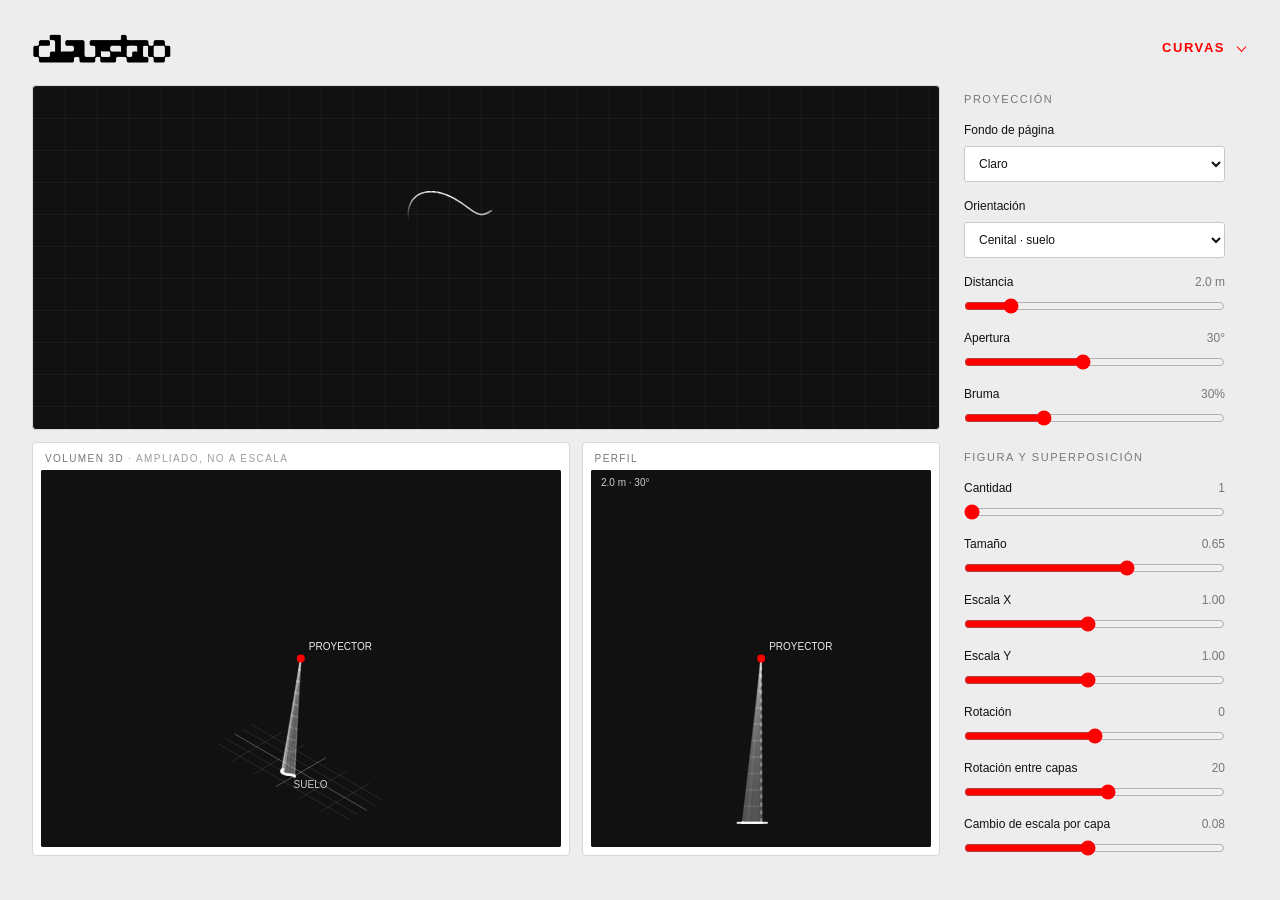
==== Repositorio Github/preview/curvas.html @ 14efecae "Add files via upload" ====
<!doctype html>
<html lang="es">
  <head>
    <meta charset="utf-8">
    <meta name="viewport" content="width=device-width, initial-scale=1">
    <meta name="theme-color" content="#ededed">
    <title>Curvas — claustro</title>
    <link rel="stylesheet" href="styles.css">
    <script src="navigation.js" defer></script>
    <script src="curvas.js" defer></script>
    <script src="projection.js" defer></script>
    <script src="export-shader.js" defer></script>
  </head>
  <body>
    <main class="app">
      <header class="topbar">
        <a class="brand-mark" href="https://holaclaustro.com/" aria-label="Visitar el sitio de claustro">
          <img src="claustro-logo.png" alt="claustro" width="2031" height="455">
        </a>
        <div class="topbar-actions">
          <label class="shader-picker" aria-label="Elegir shader">
            <select id="shaderSelect" aria-label="Elegir shader">
              <option value="gotitas.html">Gotitas</option>
              <option value="curvas.html" selected>Curvas</option>
            </select>
          </label>
        </div>
      </header>

      <section class="workspace" aria-label="Preview y controles">
        <div class="visual-stack">
          <div class="stage">
            <canvas id="preview" aria-label="Preview animado del shader Curvas"></canvas>
          </div>
          <div class="projection-grid">
            <section class="projection-view" aria-label="Vista volumétrica 3D">
              <h2>Volumen 3D <span class="projection-scale-note">· ampliado, no a escala</span></h2>
              <canvas id="projectionIso" aria-label="Volumen de luz y figura ampliados visualmente, no a escala física"></canvas>
            </section>
            <section class="projection-view" aria-label="Perfil de proyección">
              <h2>Perfil</h2>
              <canvas id="projectionProfile" aria-label="Perfil del cono de proyección"></canvas>
            </section>
          </div>
        </div>

        <aside class="panel" aria-label="Controles del shader Curvas">
          <h2>Proyección</h2>
          <label class="field">
            <span>Fondo de página</span>
            <select id="pageTheme">
              <option value="light" selected>Claro</option>
              <option value="dark">Oscuro</option>
            </select>
          </label>
          <label class="field">
            <span>Orientación</span>
            <select id="projectorOrientation">
              <option value="floor">Cenital · suelo</option>
              <option value="wall">Horizontal · pared</option>
            </select>
          </label>
          <label class="field">
            <span>Distancia <output id="projectorDistanceValue">2.0 m</output></span>
            <input id="projectorDistance" type="range" min="0.5" max="10" step="0.1" value="2">
          </label>
          <label class="field">
            <span>Apertura <output id="projectorApertureValue">30°</output></span>
            <input id="projectorAperture" type="range" min="5" max="60" step="1" value="30">
          </label>
          <label class="field">
            <span>Bruma <output id="brumaAlphaValue">30%</output></span>
            <input id="brumaAlpha" type="range" min="1" max="100" step="1" value="30">
          </label>
          <div id="generatedControls"></div>

          <h2 class="section-title">Color</h2>
          <label class="field">
            <span>Cantidad de colores</span>
            <select id="colorMode">
              <option value="0">Un color</option>
              <option value="1">Dos colores</option>
            </select>
          </label>
          <label class="color-field">Color 1 <input id="color" type="color" value="#ffffff"></label>
          <label class="color-field" id="color2Group" hidden>Color 2 <input id="color2" type="color" value="#8b5cf6"></label>
          <button class="export-button" id="exportShader" type="button">Exportar .fs</button>
        </aside>
      </section>

      <footer>
        <span id="exportStatus" class="export-status" role="status" aria-live="polite"></span>
      </footer>
    </main>
  </body>
</html>
---- Repositorio Github/preview/styles.css ----
:root {
  color-scheme: light;
  font-family: Helvetica, Arial, sans-serif;
  background: var(--page-background);
  color: #111111;
  --brand-red: #ff0000;
  --muted: #777777;
  --panel: #ffffff;
  --border: #d7d7d7;
  --page-background: #ededed;
  --page-text: #111111;
  --control-background: #ffffff;
  --control-border: #c9c9c9;
  font-synthesis: none;
  text-rendering: optimizeLegibility;
}

html[data-page-theme="dark"] {
  color-scheme: dark;
  background: #111111;
  color: #ededed;
  --page-background: #111111;
  --page-text: #ededed;
  --panel: #1a1a1a;
  --border: #333333;
  --muted: #aaaaaa;
  --control-background: #1a1a1a;
  --control-border: #444444;
}

* {
  box-sizing: border-box;
}

[hidden] {
  display: none !important;
}

body {
  min-width: 320px;
  min-height: 100vh;
  margin: 0;
  background: var(--page-background);
  color: var(--page-text);
}

.app {
  width: min(1280px, 100%);
  height: 100dvh;
  margin: 0 auto;
  padding: 32px;
  display: flex;
  flex-direction: column;
  overflow: hidden;
}

.topbar {
  display: flex;
  align-items: center;
  gap: 20px;
  margin-bottom: 22px;
}

.brand-mark {
  display: block;
  flex: 0 0 140px;
}

.brand-mark img {
  display: block;
  width: 100%;
  height: auto;
}

html[data-page-theme="dark"] .brand-mark img {
  filter: invert(1);
}

.topbar-actions {
  display: flex;
  align-items: center;
  gap: 18px;
  margin-left: auto;
}

.shader-picker {
  position: relative;
  display: block;
}

.shader-picker select {
  width: auto;
  min-width: 0;
  padding: 4px 18px 4px 0;
  appearance: none;
  border: 0;
  background: transparent;
  color: var(--brand-red);
  font-size: 13px;
  font-weight: 600;
  letter-spacing: 0.12em;
  text-transform: uppercase;
  cursor: pointer;
}

.shader-picker::after {
  position: absolute;
  top: 45%;
  right: 3px;
  width: 6px;
  height: 6px;
  border-right: 1.5px solid var(--brand-red);
  border-bottom: 1.5px solid var(--brand-red);
  content: "";
  pointer-events: none;
  transform: translateY(-50%) rotate(45deg);
}

.export-button {
  padding: 9px 12px;
  border: 1px solid var(--brand-red);
  border-radius: 3px;
  background: var(--brand-red);
  color: #ffffff;
  font: inherit;
  font-size: 12px;
  cursor: pointer;
}

.export-button:hover {
  background: #d90000;
  border-color: #d90000;
}

.export-button:disabled {
  cursor: wait;
  opacity: 0.65;
}

.workspace {
  display: grid;
  grid-template-columns: minmax(0, 1fr) 292px;
  gap: 16px;
  flex: 1;
  min-height: 0;
}

.stage,
.projection-view {
  border: 1px solid var(--border);
  border-radius: 4px;
  background: var(--panel);
}

.visual-stack {
  display: grid;
  grid-template-rows: minmax(0, 1fr) minmax(0, 1.2fr);
  gap: 12px;
  min-width: 0;
  min-height: 0;
}

.stage {
  position: relative;
  min-width: 0;
  min-height: 0;
  overflow: hidden;
  background-image:
    linear-gradient(#ffffff0b 1px, transparent 1px),
    linear-gradient(90deg, #ffffff0b 1px, transparent 1px);
  background-size: 32px 32px;
  background-color: #111111;
}

.projection-grid {
  display: grid;
  grid-template-columns: minmax(0, 1.5fr) minmax(0, 1fr);
  gap: 12px;
  min-width: 0;
  min-height: 0;
}

.projection-view {
  display: grid;
  grid-template-rows: auto minmax(0, 1fr);
  min-width: 0;
  min-height: 0;
  padding: 8px;
  overflow: hidden;
}

.projection-view h2 {
  margin: 0;
  padding: 2px 4px 6px;
  font-size: 10px;
}

.projection-scale-note {
  font-weight: normal;
  opacity: 0.72;
}

.projection-view canvas {
  border-radius: 2px;
  background: #111111;
}

canvas {
  display: block;
  width: 100%;
  height: 100%;
  min-height: 0;
}

.panel {
  height: 100%;
  min-height: 0;
  padding: 8px 8px 20px;
  overflow-y: auto;
  overscroll-behavior: contain;
  scrollbar-color: #b8b8b8 #f3f3f3;
  scrollbar-gutter: stable;
  color: var(--page-text);
}

h2 {
  margin: 0 0 18px;
  color: var(--muted);
  font-size: 11px;
  font-weight: 400;
  letter-spacing: 0.14em;
  text-transform: uppercase;
}

.section-title {
  margin-top: 25px;
}

.field {
  display: grid;
  gap: 9px;
  margin-bottom: 17px;
  color: var(--page-text);
  font-size: 12px;
}

.field > span {
  display: flex;
  justify-content: space-between;
}

output {
  color: var(--muted);
  font-variant-numeric: tabular-nums;
}

select {
  width: 100%;
  padding: 9px 10px;
  border: 1px solid var(--control-border);
  border-radius: 3px;
  background: var(--control-background);
  color: var(--page-text);
  font: inherit;
}

select:focus-visible,
input:focus-visible {
  outline: 2px solid var(--brand-red);
  outline-offset: 2px;
}

input[type="range"] {
  width: 100%;
  margin: 0;
  accent-color: var(--brand-red);
}

.colors {
  display: flex;
  gap: 12px;
}

.color-field {
  display: flex;
  flex: 1;
  align-items: center;
  justify-content: space-between;
  color: var(--page-text);
  font-size: 12px;
}

input[type="color"] {
  width: 34px;
  height: 26px;
  padding: 2px;
  border: 1px solid var(--control-border);
  border-radius: 3px;
  background: var(--control-background);
}

footer {
  display: flex;
  align-items: center;
  justify-content: space-between;
  gap: 12px;
  min-height: 12px;
  padding: 4px 2px;
  color: var(--muted);
  font-size: 12px;
}

.export-status {
  text-align: right;
}

.panel .export-button {
  width: 100%;
  margin-top: 12px;
}

html[data-page-theme="dark"] .panel {
  scrollbar-color: #555555 #1a1a1a;
}

@media (max-width: 760px) {
  .app {
    padding: 20px 14px;
  }

  .topbar {
    flex-wrap: wrap;
    gap: 12px;
    margin-bottom: 14px;
  }

  .brand-mark {
    flex-basis: 110px;
  }

  .topbar-actions {
    flex-wrap: wrap;
    width: 100%;
    margin-left: 0;
    justify-content: flex-start;
    gap: 10px 14px;
  }

  footer {
    align-items: flex-start;
    flex-direction: column;
    gap: 4px;
  }

  .export-status {
    text-align: left;
  }

  .workspace {
    grid-template-columns: minmax(0, 1fr);
    grid-template-rows: minmax(280px, 58%) minmax(0, 1fr);
  }

  .visual-stack {
    grid-template-rows: minmax(0, 1.4fr) minmax(150px, 1fr);
  }

  .projection-grid {
    gap: 8px;
  }

  .projection-view {
    padding: 5px;
  }

  .projection-view h2 {
    padding: 2px 3px 4px;
    font-size: 9px;
  }

  .panel {
    padding: 16px;
  }
}

@media (max-width: 420px) {
  .app {
    padding: 12px 10px;
  }

  .workspace {
    grid-template-rows: minmax(240px, 55%) minmax(0, 1fr);
  }

  .visual-stack {
    grid-template-rows: minmax(0, 1.3fr) minmax(130px, 1fr);
  }

  .projection-grid {
    gap: 6px;
  }
}
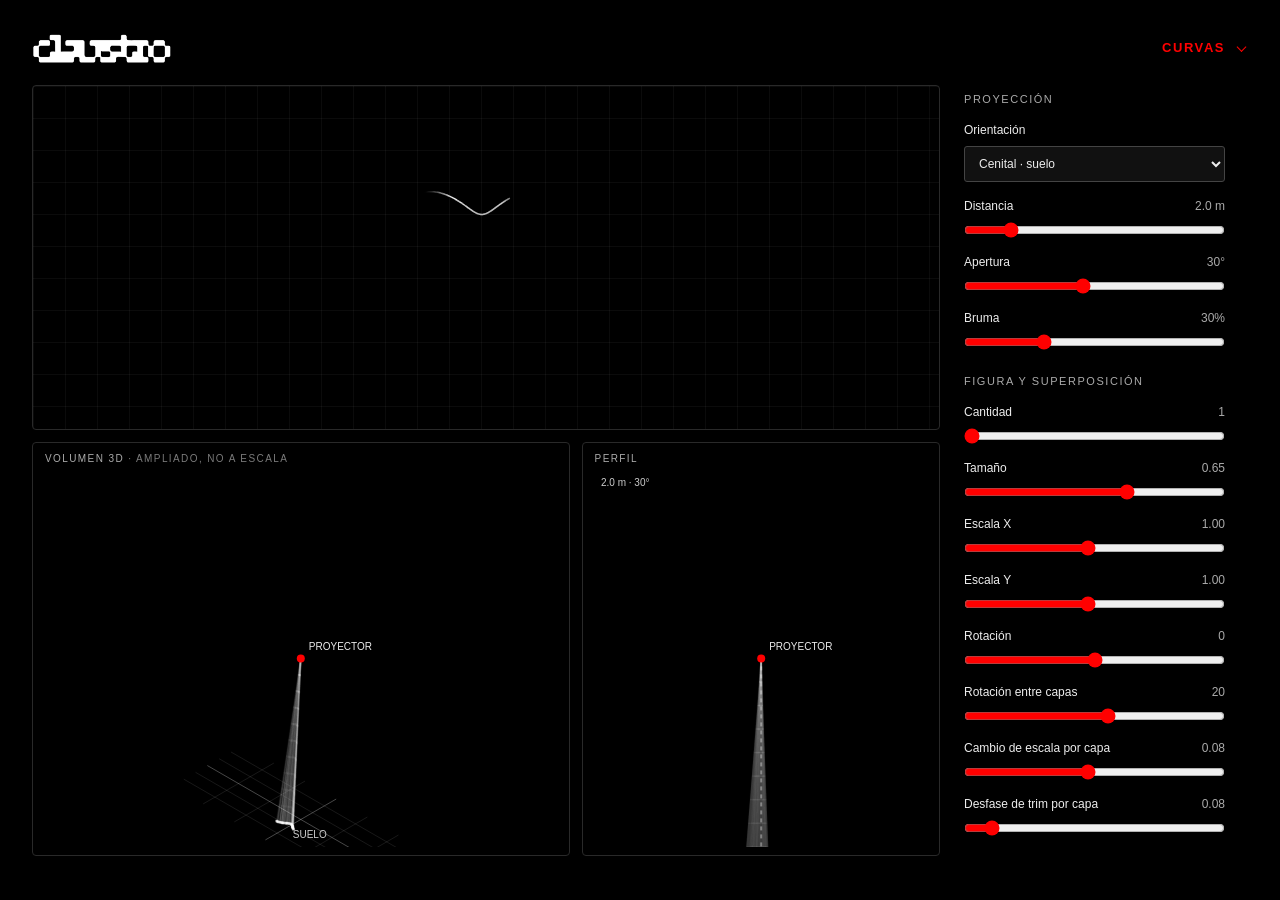
==== commit 82a5e71c: "Add files via upload" ====
--- a/Repositorio Github/preview/curvas.html
+++ b/Repositorio Github/preview/curvas.html
@@ -3,7 +3,7 @@
   <head>
     <meta charset="utf-8">
     <meta name="viewport" content="width=device-width, initial-scale=1">
-    <meta name="theme-color" content="#ededed">
+    <meta name="theme-color" content="#000000">
     <title>Curvas — claustro</title>
     <link rel="stylesheet" href="styles.css">
     <script src="navigation.js" defer></script>
@@ -47,13 +47,6 @@
         <aside class="panel" aria-label="Controles del shader Curvas">
           <h2>Proyección</h2>
           <label class="field">
-            <span>Fondo de página</span>
-            <select id="pageTheme">
-              <option value="light" selected>Claro</option>
-              <option value="dark">Oscuro</option>
-            </select>
-          </label>
-          <label class="field">
             <span>Orientación</span>
             <select id="projectorOrientation">
               <option value="floor">Cenital · suelo</option>
--- a/Repositorio Github/preview/styles.css
+++ b/Repositorio Github/preview/styles.css
@@ -1,31 +1,18 @@
 :root {
-  color-scheme: light;
+  color-scheme: dark;
   font-family: Helvetica, Arial, sans-serif;
   background: var(--page-background);
-  color: #111111;
+  color: #ededed;
   --brand-red: #ff0000;
-  --muted: #777777;
-  --panel: #ffffff;
-  --border: #d7d7d7;
-  --page-background: #ededed;
-  --page-text: #111111;
-  --control-background: #ffffff;
-  --control-border: #c9c9c9;
+  --muted: #aaaaaa;
+  --panel: #000000;
+  --border: #292929;
+  --page-background: #000000;
+  --page-text: #ededed;
+  --control-background: #111111;
+  --control-border: #444444;
   font-synthesis: none;
   text-rendering: optimizeLegibility;
-}
-
-html[data-page-theme="dark"] {
-  color-scheme: dark;
-  background: #111111;
-  color: #ededed;
-  --page-background: #111111;
-  --page-text: #ededed;
-  --panel: #1a1a1a;
-  --border: #333333;
-  --muted: #aaaaaa;
-  --control-background: #1a1a1a;
-  --control-border: #444444;
 }
 
 * {
@@ -70,9 +57,6 @@
   display: block;
   width: 100%;
   height: auto;
-}
-
-html[data-page-theme="dark"] .brand-mark img {
   filter: invert(1);
 }
 
@@ -169,7 +153,7 @@
     linear-gradient(#ffffff0b 1px, transparent 1px),
     linear-gradient(90deg, #ffffff0b 1px, transparent 1px);
   background-size: 32px 32px;
-  background-color: #111111;
+  background-color: #000000;
 }
 
 .projection-grid {
@@ -202,7 +186,7 @@
 
 .projection-view canvas {
   border-radius: 2px;
-  background: #111111;
+  background: #000000;
 }
 
 canvas {
@@ -319,8 +303,8 @@
   margin-top: 12px;
 }
 
-html[data-page-theme="dark"] .panel {
-  scrollbar-color: #555555 #1a1a1a;
+.panel {
+  scrollbar-color: #555555 #000000;
 }
 
 @media (max-width: 760px) {
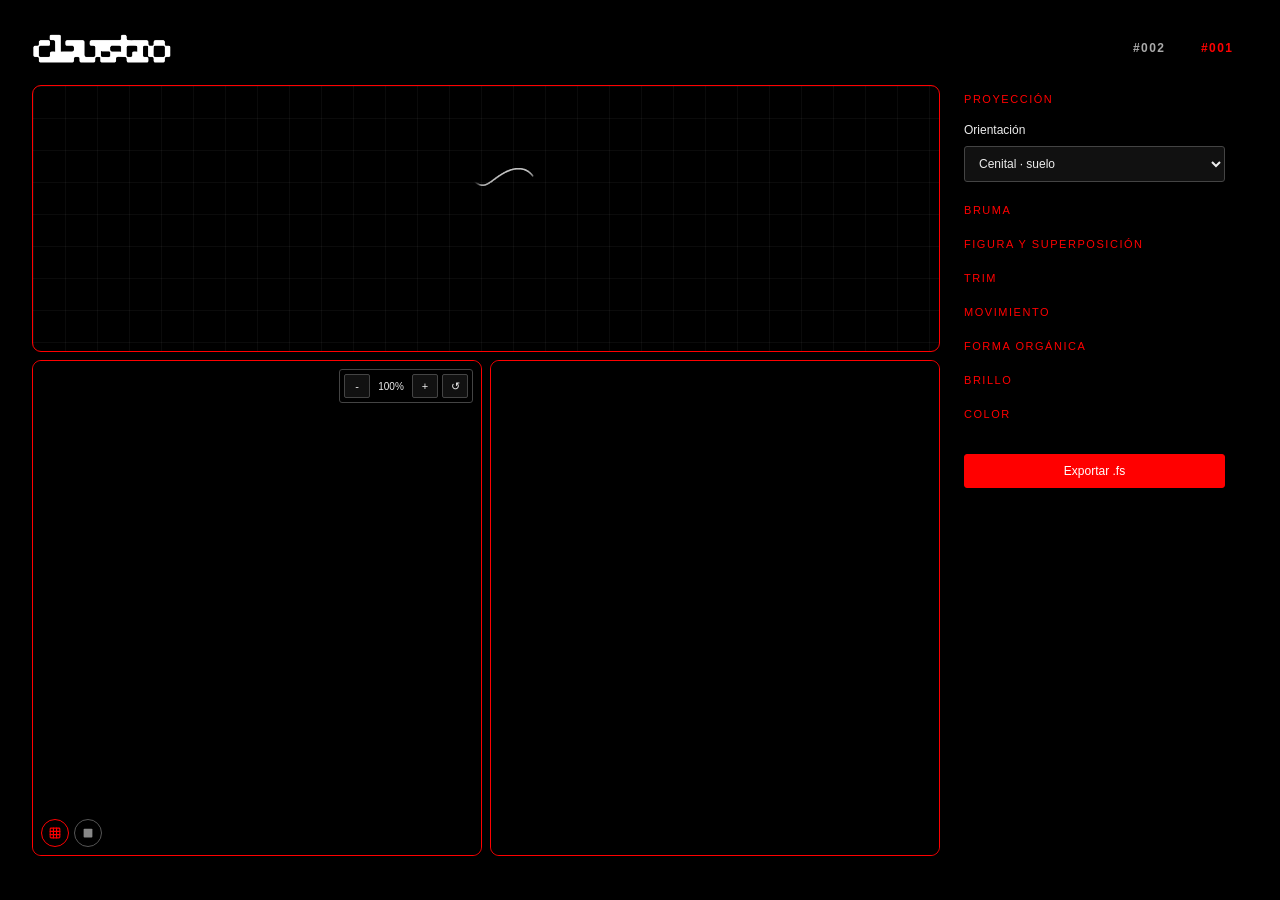
==== commit befbc51a: "Add files via upload" ====
--- a/Repositorio Github/preview/curvas.html
+++ b/Repositorio Github/preview/curvas.html
@@ -6,7 +6,6 @@
     <meta name="theme-color" content="#000000">
     <title>Curvas — claustro</title>
     <link rel="stylesheet" href="styles.css">
-    <script src="navigation.js" defer></script>
     <script src="curvas.js" defer></script>
     <script src="projection.js" defer></script>
     <script src="export-shader.js" defer></script>
@@ -18,12 +17,10 @@
           <img src="claustro-logo.png" alt="claustro" width="2031" height="455">
         </a>
         <div class="topbar-actions">
-          <label class="shader-picker" aria-label="Elegir shader">
-            <select id="shaderSelect" aria-label="Elegir shader">
-              <option value="gotitas.html">Gotitas</option>
-              <option value="curvas.html" selected>Curvas</option>
-            </select>
-          </label>
+          <nav class="shader-tabs" aria-label="Shaders disponibles">
+            <a href="gotitas.html" aria-label="#002, Chispas"><span class="shader-tab-code">#002</span><span class="shader-tab-name" aria-hidden="true">chispas</span></a>
+            <a href="curvas.html" aria-current="page" aria-label="#001, Curvaturas"><span class="shader-tab-code">#001</span><span class="shader-tab-name" aria-hidden="true">curvaturas</span></a>
+          </nav>
         </div>
       </header>
 
@@ -34,40 +31,63 @@
           </div>
           <div class="projection-grid">
             <section class="projection-view" aria-label="Vista volumétrica 3D">
-              <h2>Volumen 3D <span class="projection-scale-note">· ampliado, no a escala</span></h2>
-              <canvas id="projectionIso" aria-label="Volumen de luz y figura ampliados visualmente, no a escala física"></canvas>
+              <div class="projection-zoom-controls" role="group" aria-label="Zoom de volumen 3D">
+                <button id="projectionZoomOut" type="button" aria-label="Alejar">-</button>
+                <output id="projectionZoomValue" aria-live="polite">100%</output>
+                <button id="projectionZoomIn" type="button" aria-label="Acercar">+</button>
+                <button id="projectionZoomReset" type="button" aria-label="Restablecer vista" title="Restablecer vista">↺</button>
+              </div>
+              <canvas id="projectionIso" aria-label="Vista volumétrica 3D de la proyección"></canvas>
+              <div class="projection-surface-controls" role="group" aria-label="Superficie de la vista volumétrica">
+                <button id="projectionGridMode" type="button" aria-label="Mostrar grilla" title="Grilla" aria-pressed="true">
+                  <svg viewBox="0 0 16 16" aria-hidden="true">
+                    <rect x="2.5" y="2.5" width="11" height="11" rx="1"></rect>
+                    <path d="M6.2 2.5v11M9.8 2.5v11M2.5 6.2h11M2.5 9.8h11"></path>
+                  </svg>
+                </button>
+                <button id="projectionSolidMode" type="button" aria-label="Mostrar suelo sólido" title="Suelo sólido" aria-pressed="false">
+                  <svg viewBox="0 0 16 16" aria-hidden="true">
+                    <rect class="solid-floor-icon" x="3" y="3" width="10" height="10" rx="1"></rect>
+                  </svg>
+                </button>
+              </div>
             </section>
             <section class="projection-view" aria-label="Perfil de proyección">
-              <h2>Perfil</h2>
               <canvas id="projectionProfile" aria-label="Perfil del cono de proyección"></canvas>
             </section>
           </div>
         </div>
 
         <aside class="panel" aria-label="Controles del shader Curvas">
-          <h2>Proyección</h2>
+          <details class="control-section" open>
+            <summary>Proyección</summary>
           <label class="field">
             <span>Orientación</span>
             <select id="projectorOrientation">
               <option value="floor">Cenital · suelo</option>
-              <option value="wall">Horizontal · pared</option>
+              <option value="wall">Horizontal</option>
             </select>
           </label>
+          </details>
+          <details class="control-section">
+            <summary>Bruma</summary>
           <label class="field">
-            <span>Distancia <output id="projectorDistanceValue">2.0 m</output></span>
-            <input id="projectorDistance" type="range" min="0.5" max="10" step="0.1" value="2">
+            <span>Opacidad <output id="brumaAlphaValue">30%</output></span>
+            <input id="brumaAlpha" type="range" min="1" max="30" step="0.1" value="30">
           </label>
           <label class="field">
-            <span>Apertura <output id="projectorApertureValue">30°</output></span>
-            <input id="projectorAperture" type="range" min="5" max="60" step="1" value="30">
+            <span>Escala <output id="brumaScaleValue">1.00</output></span>
+            <input id="brumaScale" type="range" min="0.25" max="3" step="0.05" value="1">
           </label>
           <label class="field">
-            <span>Bruma <output id="brumaAlphaValue">30%</output></span>
-            <input id="brumaAlpha" type="range" min="1" max="100" step="1" value="30">
+            <span>Contraste <output id="brumaContrastValue">100%</output></span>
+            <input id="brumaContrast" type="range" min="0" max="200" step="1" value="100">
           </label>
+          </details>
           <div id="generatedControls"></div>
 
-          <h2 class="section-title">Color</h2>
+          <details class="control-section">
+            <summary>Color</summary>
           <label class="field">
             <span>Cantidad de colores</span>
             <select id="colorMode">
@@ -77,6 +97,7 @@
           </label>
           <label class="color-field">Color 1 <input id="color" type="color" value="#ffffff"></label>
           <label class="color-field" id="color2Group" hidden>Color 2 <input id="color2" type="color" value="#8b5cf6"></label>
+          </details>
           <button class="export-button" id="exportShader" type="button">Exportar .fs</button>
         </aside>
       </section>
--- a/Repositorio Github/preview/styles.css
+++ b/Repositorio Github/preview/styles.css
@@ -67,37 +67,59 @@
   margin-left: auto;
 }
 
-.shader-picker {
+.shader-tabs {
+  display: flex;
+  align-items: center;
+  gap: 16px;
+}
+
+.shader-tabs a {
   position: relative;
-  display: block;
-}
-
-.shader-picker select {
-  width: auto;
-  min-width: 0;
-  padding: 4px 18px 4px 0;
-  appearance: none;
-  border: 0;
-  background: transparent;
-  color: var(--brand-red);
-  font-size: 13px;
+  display: grid;
+  min-width: 3.5em;
+  place-items: center;
+  color: var(--muted);
+  font-size: 12px;
   font-weight: 600;
   letter-spacing: 0.12em;
+  text-decoration: none;
   text-transform: uppercase;
-  cursor: pointer;
-}
-
-.shader-picker::after {
-  position: absolute;
-  top: 45%;
-  right: 3px;
-  width: 6px;
-  height: 6px;
-  border-right: 1.5px solid var(--brand-red);
-  border-bottom: 1.5px solid var(--brand-red);
-  content: "";
-  pointer-events: none;
-  transform: translateY(-50%) rotate(45deg);
+}
+
+.shader-tab-code,
+.shader-tab-name {
+  grid-area: 1 / 1;
+  transition: opacity 140ms ease;
+}
+
+.shader-tab-name {
+  opacity: 0;
+  font-family: Georgia, "Times New Roman", serif;
+  font-size: 13px;
+  font-style: italic;
+  font-weight: 400;
+  letter-spacing: 0.04em;
+  text-transform: lowercase;
+}
+
+.shader-tabs a:hover .shader-tab-code,
+.shader-tabs a:focus-visible .shader-tab-code {
+  opacity: 0;
+}
+
+.shader-tabs a:hover .shader-tab-name,
+.shader-tabs a:focus-visible .shader-tab-name {
+  opacity: 1;
+}
+
+.shader-tabs a[aria-current="page"],
+.shader-tabs a:hover {
+  color: var(--brand-red);
+}
+
+.shader-tabs a:focus-visible {
+  outline: 2px solid var(--brand-red);
+  outline-offset: 4px;
 }
 
 .export-button {
@@ -131,15 +153,15 @@
 
 .stage,
 .projection-view {
-  border: 1px solid var(--border);
-  border-radius: 4px;
+  border: 1px solid var(--brand-red);
+  border-radius: 9px;
   background: var(--panel);
 }
 
 .visual-stack {
   display: grid;
-  grid-template-rows: minmax(0, 1fr) minmax(0, 1.2fr);
-  gap: 12px;
+  grid-template-rows: minmax(0, 0.7fr) minmax(0, 1.3fr);
+  gap: 8px;
   min-width: 0;
   min-height: 0;
 }
@@ -158,35 +180,119 @@
 
 .projection-grid {
   display: grid;
-  grid-template-columns: minmax(0, 1.5fr) minmax(0, 1fr);
-  gap: 12px;
+  grid-template-columns: minmax(0, 1fr) minmax(0, 1fr);
+  gap: 8px;
   min-width: 0;
   min-height: 0;
 }
 
 .projection-view {
+  position: relative;
+  display: block;
+  min-width: 0;
+  min-height: 0;
+  padding: 0;
+  overflow: hidden;
+}
+
+.projection-view canvas {
+  border-radius: 8px;
+  background: #000000;
+}
+
+.projection-zoom-controls {
+  position: absolute;
+  z-index: 1;
+  top: 8px;
+  right: 8px;
+  display: flex;
+  align-items: center;
+  gap: 4px;
+  padding: 4px;
+  border: 1px solid #444444;
+  border-radius: 3px;
+  background: #000000e8;
+}
+
+.projection-zoom-controls button {
+  min-width: 26px;
+  height: 24px;
+  padding: 0 6px;
+  border: 1px solid #444444;
+  border-radius: 2px;
+  background: #111111;
+  color: #ededed;
+  font: inherit;
+  font-size: 11px;
+  cursor: pointer;
+}
+
+.projection-zoom-controls button:hover {
+  border-color: var(--brand-red);
+  color: var(--brand-red);
+}
+
+.projection-zoom-controls output {
+  min-width: 34px;
+  color: #ededed;
+  font-size: 10px;
+  text-align: center;
+}
+
+.projection-surface-controls {
+  position: absolute;
+  z-index: 1;
+  bottom: 8px;
+  left: 8px;
+  display: flex;
+  gap: 5px;
+}
+
+.projection-surface-controls button {
   display: grid;
-  grid-template-rows: auto minmax(0, 1fr);
-  min-width: 0;
-  min-height: 0;
-  padding: 8px;
-  overflow: hidden;
-}
-
-.projection-view h2 {
-  margin: 0;
-  padding: 2px 4px 6px;
-  font-size: 10px;
-}
-
-.projection-scale-note {
-  font-weight: normal;
-  opacity: 0.72;
-}
-
-.projection-view canvas {
-  border-radius: 2px;
-  background: #000000;
+  width: 28px;
+  height: 28px;
+  padding: 0;
+  place-items: center;
+  border: 1px solid #555555;
+  border-radius: 50%;
+  background: #000000e8;
+  color: #aaaaaa;
+  cursor: pointer;
+}
+
+.projection-surface-controls button[aria-pressed="true"] {
+  border-color: var(--brand-red);
+  color: var(--brand-red);
+}
+
+.projection-surface-controls button:hover {
+  border-color: var(--brand-red);
+  color: var(--brand-red);
+}
+
+.projection-surface-controls svg {
+  width: 14px;
+  height: 14px;
+  fill: none;
+  stroke: currentColor;
+  stroke-linecap: round;
+  stroke-linejoin: round;
+  stroke-width: 1.3;
+}
+
+.projection-surface-controls .solid-floor-icon {
+  fill: #888888;
+  stroke: none;
+}
+
+#projectionIso {
+  cursor: grab;
+  touch-action: none;
+}
+
+#projectionIso.is-panning {
+  cursor: grabbing;
 }
 
 canvas {
@@ -207,17 +313,41 @@
   color: var(--page-text);
 }
 
-h2 {
-  margin: 0 0 18px;
-  color: var(--muted);
+.control-section {
+  margin: 0 0 22px;
+}
+
+.control-section > summary {
+  margin: 0;
+  color: var(--brand-red);
   font-size: 11px;
   font-weight: 400;
   letter-spacing: 0.14em;
+  list-style: none;
   text-transform: uppercase;
-}
-
-.section-title {
-  margin-top: 25px;
+  cursor: pointer;
+  user-select: none;
+}
+
+.control-section > summary::-webkit-details-marker {
+  display: none;
+}
+
+.control-section > summary::marker {
+  content: "";
+}
+
+.control-section > summary:hover {
+  color: #ff5555;
+}
+
+.control-section > summary:focus-visible {
+  outline: 1px solid var(--brand-red);
+  outline-offset: 3px;
+}
+
+.control-section[open] > summary {
+  margin-bottom: 18px;
 }
 
 .field {
@@ -346,20 +476,11 @@
   }
 
   .visual-stack {
-    grid-template-rows: minmax(0, 1.4fr) minmax(150px, 1fr);
+    grid-template-rows: minmax(0, 0.85fr) minmax(150px, 1.15fr);
   }
 
   .projection-grid {
     gap: 8px;
-  }
-
-  .projection-view {
-    padding: 5px;
-  }
-
-  .projection-view h2 {
-    padding: 2px 3px 4px;
-    font-size: 9px;
   }
 
   .panel {
@@ -377,10 +498,28 @@
   }
 
   .visual-stack {
-    grid-template-rows: minmax(0, 1.3fr) minmax(130px, 1fr);
+    grid-template-rows: minmax(0, 0.75fr) minmax(130px, 1.25fr);
   }
 
   .projection-grid {
     gap: 6px;
   }
 }
+
+@media (max-width: 640px) {
+  .projection-zoom-controls {
+    gap: 2px;
+    padding: 3px;
+  }
+
+  .projection-zoom-controls button {
+    min-width: 22px;
+    height: 22px;
+    padding: 0 4px;
+  }
+
+  .projection-surface-controls button {
+    width: 24px;
+    height: 24px;
+  }
+}
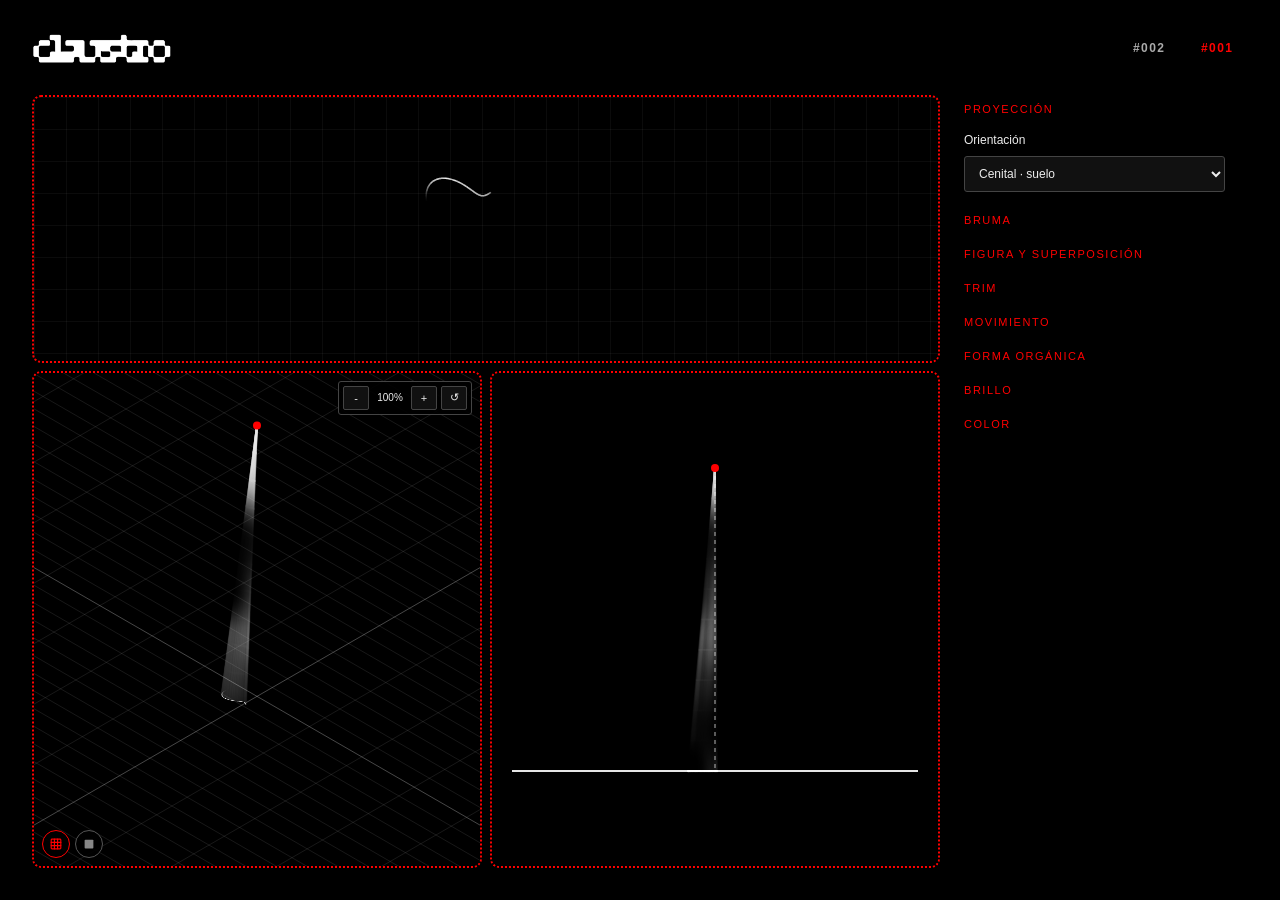
==== commit 25eefb15: "Add files via upload" ====
--- a/Repositorio Github/preview/curvas.html
+++ b/Repositorio Github/preview/curvas.html
@@ -8,7 +8,6 @@
     <link rel="stylesheet" href="styles.css">
     <script src="curvas.js" defer></script>
     <script src="projection.js" defer></script>
-    <script src="export-shader.js" defer></script>
   </head>
   <body>
     <main class="app">
@@ -98,13 +97,9 @@
           <label class="color-field">Color 1 <input id="color" type="color" value="#ffffff"></label>
           <label class="color-field" id="color2Group" hidden>Color 2 <input id="color2" type="color" value="#8b5cf6"></label>
           </details>
-          <button class="export-button" id="exportShader" type="button">Exportar .fs</button>
         </aside>
       </section>
 
-      <footer>
-        <span id="exportStatus" class="export-status" role="status" aria-live="polite"></span>
-      </footer>
     </main>
   </body>
 </html>
--- a/Repositorio Github/preview/styles.css
+++ b/Repositorio Github/preview/styles.css
@@ -45,7 +45,7 @@
   display: flex;
   align-items: center;
   gap: 20px;
-  margin-bottom: 22px;
+  margin-bottom: 32px;
 }
 
 .brand-mark {
@@ -122,27 +122,6 @@
   outline-offset: 4px;
 }
 
-.export-button {
-  padding: 9px 12px;
-  border: 1px solid var(--brand-red);
-  border-radius: 3px;
-  background: var(--brand-red);
-  color: #ffffff;
-  font: inherit;
-  font-size: 12px;
-  cursor: pointer;
-}
-
-.export-button:hover {
-  background: #d90000;
-  border-color: #d90000;
-}
-
-.export-button:disabled {
-  cursor: wait;
-  opacity: 0.65;
-}
-
 .workspace {
   display: grid;
   grid-template-columns: minmax(0, 1fr) 292px;
@@ -153,7 +132,7 @@
 
 .stage,
 .projection-view {
-  border: 1px solid var(--brand-red);
+  border: 2px dotted var(--brand-red);
   border-radius: 9px;
   background: var(--panel);
 }
@@ -413,26 +392,6 @@
   background: var(--control-background);
 }
 
-footer {
-  display: flex;
-  align-items: center;
-  justify-content: space-between;
-  gap: 12px;
-  min-height: 12px;
-  padding: 4px 2px;
-  color: var(--muted);
-  font-size: 12px;
-}
-
-.export-status {
-  text-align: right;
-}
-
-.panel .export-button {
-  width: 100%;
-  margin-top: 12px;
-}
-
 .panel {
   scrollbar-color: #555555 #000000;
 }
@@ -445,7 +404,7 @@
   .topbar {
     flex-wrap: wrap;
     gap: 12px;
-    margin-bottom: 14px;
+    margin-bottom: 22px;
   }
 
   .brand-mark {
@@ -460,16 +419,6 @@
     gap: 10px 14px;
   }
 
-  footer {
-    align-items: flex-start;
-    flex-direction: column;
-    gap: 4px;
-  }
-
-  .export-status {
-    text-align: left;
-  }
-
   .workspace {
     grid-template-columns: minmax(0, 1fr);
     grid-template-rows: minmax(280px, 58%) minmax(0, 1fr);
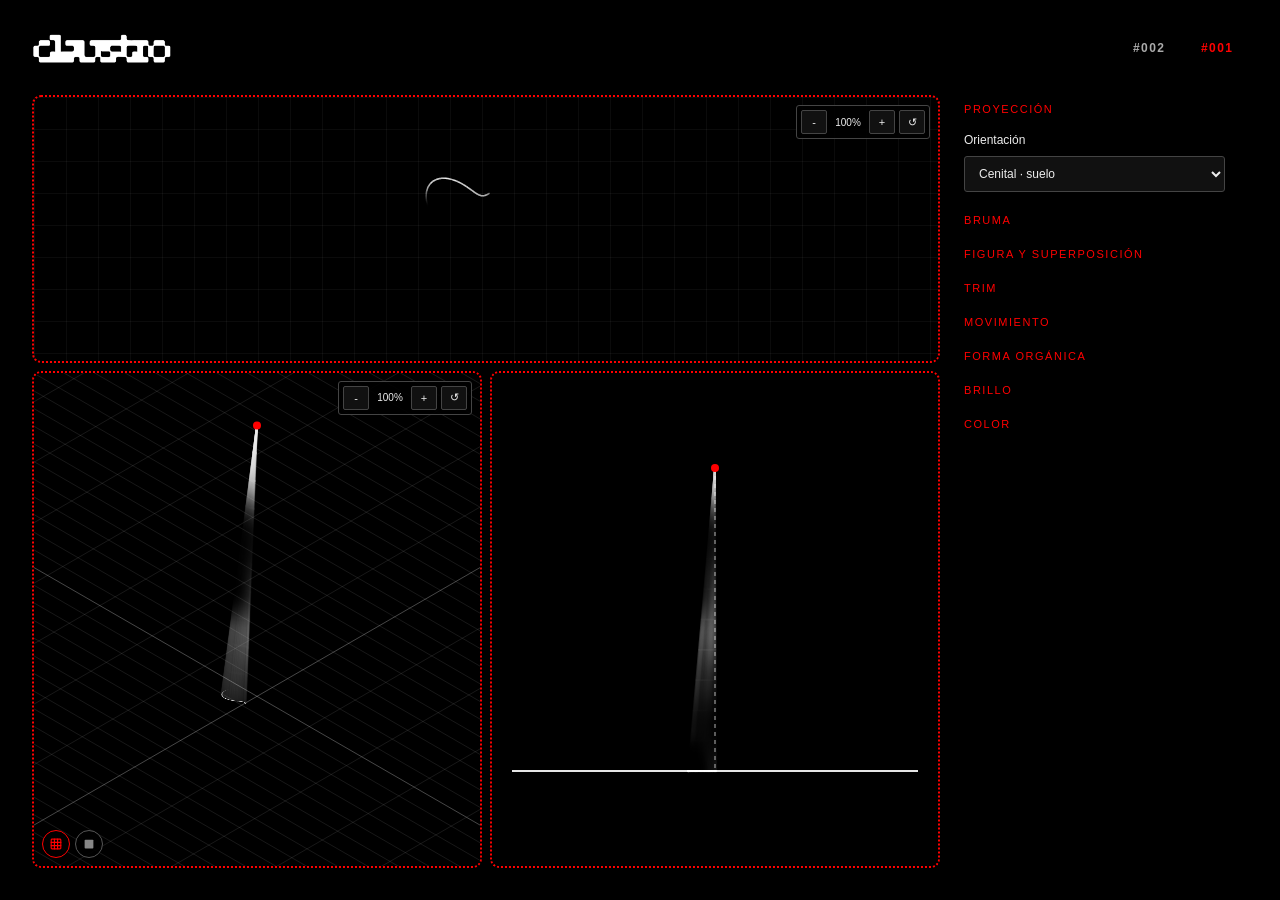
==== commit c700aad2: "Add files via upload" ====
--- a/Repositorio Github/preview/curvas.html
+++ b/Repositorio Github/preview/curvas.html
@@ -26,6 +26,12 @@
       <section class="workspace" aria-label="Preview y controles">
         <div class="visual-stack">
           <div class="stage">
+            <div class="projection-zoom-controls" role="group" aria-label="Zoom del láser">
+              <button id="previewZoomOut" type="button" aria-label="Alejar">-</button>
+              <output id="previewZoomValue" aria-live="polite">100%</output>
+              <button id="previewZoomIn" type="button" aria-label="Acercar">+</button>
+              <button id="previewZoomReset" type="button" aria-label="Restablecer zoom" title="Restablecer zoom">↺</button>
+            </div>
             <canvas id="preview" aria-label="Preview animado del shader Curvas"></canvas>
           </div>
           <div class="projection-grid">
--- a/Repositorio Github/preview/styles.css
+++ b/Repositorio Github/preview/styles.css
@@ -157,6 +157,15 @@
   background-color: #000000;
 }
 
+.stage canvas {
+  cursor: grab;
+  touch-action: none;
+}
+
+.stage canvas.is-panning {
+  cursor: grabbing;
+}
+
 .projection-grid {
   display: grid;
   grid-template-columns: minmax(0, 1fr) minmax(0, 1fr);
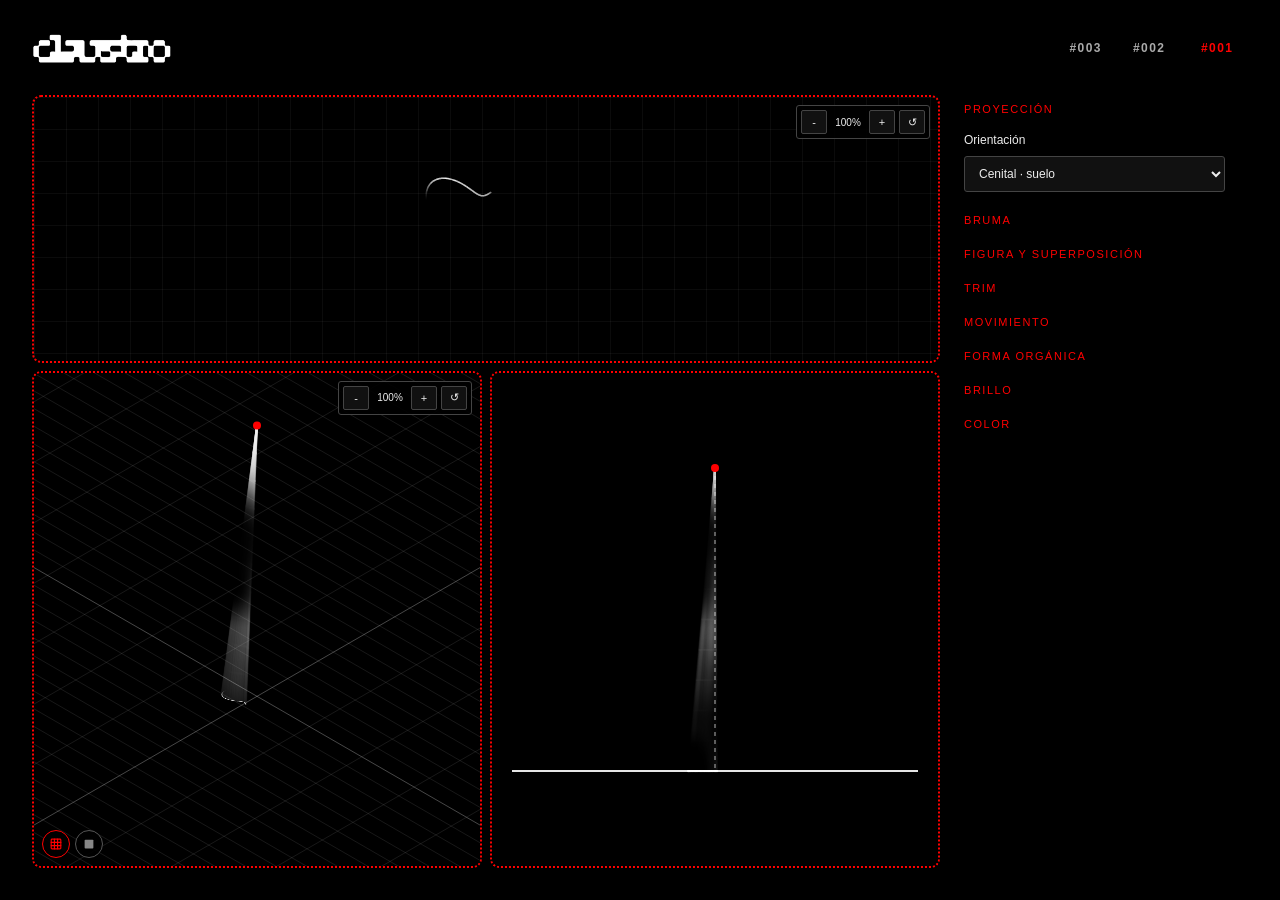
==== commit 1959ba8b: "Add files via upload" ====
--- a/Repositorio Github/preview/curvas.html
+++ b/Repositorio Github/preview/curvas.html
@@ -17,6 +17,7 @@
         </a>
         <div class="topbar-actions">
           <nav class="shader-tabs" aria-label="Shaders disponibles">
+            <a href="fibonakis.html" aria-label="#003, Fibonakis"><span class="shader-tab-code">#003</span><span class="shader-tab-name" aria-hidden="true">fibonakis</span></a>
             <a href="gotitas.html" aria-label="#002, Chispas"><span class="shader-tab-code">#002</span><span class="shader-tab-name" aria-hidden="true">chispas</span></a>
             <a href="curvas.html" aria-current="page" aria-label="#001, Curvaturas"><span class="shader-tab-code">#001</span><span class="shader-tab-name" aria-hidden="true">curvaturas</span></a>
           </nav>
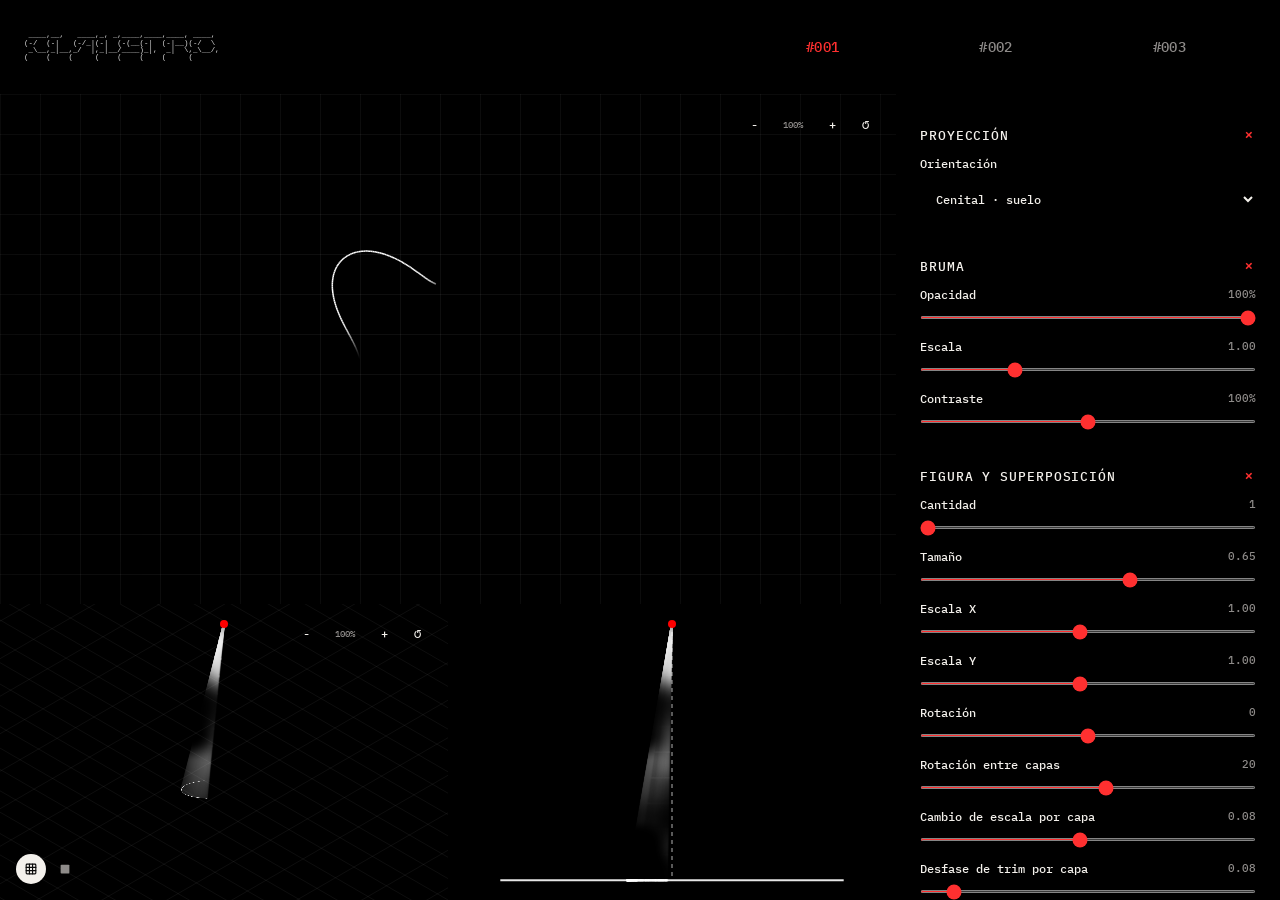
==== commit ca46c5b6: "Add files via upload" ====
--- a/Repositorio Github/preview/curvas.html
+++ b/Repositorio Github/preview/curvas.html
@@ -6,20 +6,26 @@
     <meta name="theme-color" content="#000000">
     <title>Curvas — claustro</title>
     <link rel="stylesheet" href="styles.css">
+    <script src="https://cdn.jsdelivr.net/npm/gsap@3.13.0/dist/gsap.min.js" defer></script>
     <script src="curvas.js" defer></script>
     <script src="projection.js" defer></script>
+    <script src="lab-ui.js" defer></script>
   </head>
   <body>
     <main class="app">
       <header class="topbar">
         <a class="brand-mark" href="https://holaclaustro.com/" aria-label="Visitar el sitio de claustro">
           <img src="claustro-logo.png" alt="claustro" width="2031" height="455">
+          <pre class="ascii-logo" aria-hidden="true"> ____,__,   ____,_, _,____,____,____, ____,
+(-/  (-|   (-/_|(-|  (-(__(-|  (-|__)(-/  \
+ _\__,_|__,_/  |,_|__/____)_|,  _|  \,_\__/,
+(    (    (     (    (    (    (     (     </pre>
         </a>
         <div class="topbar-actions">
           <nav class="shader-tabs" aria-label="Shaders disponibles">
+            <a href="curvas.html" aria-current="page" aria-label="#001, Curvaturas"><span class="shader-tab-code">#001</span><span class="shader-tab-name" aria-hidden="true">curvaturas</span></a>
+            <a href="gotitas.html" aria-label="#002, Chispas"><span class="shader-tab-code">#002</span><span class="shader-tab-name" aria-hidden="true">chispas</span></a>
             <a href="fibonakis.html" aria-label="#003, Fibonakis"><span class="shader-tab-code">#003</span><span class="shader-tab-name" aria-hidden="true">fibonakis</span></a>
-            <a href="gotitas.html" aria-label="#002, Chispas"><span class="shader-tab-code">#002</span><span class="shader-tab-name" aria-hidden="true">chispas</span></a>
-            <a href="curvas.html" aria-current="page" aria-label="#001, Curvaturas"><span class="shader-tab-code">#001</span><span class="shader-tab-name" aria-hidden="true">curvaturas</span></a>
           </nav>
         </div>
       </header>
--- a/Repositorio Github/preview/styles.css
+++ b/Repositorio Github/preview/styles.css
@@ -1,483 +1,400 @@
-:root {
-  color-scheme: dark;
-  font-family: Helvetica, Arial, sans-serif;
-  background: var(--page-background);
-  color: #ededed;
-  --brand-red: #ff0000;
-  --muted: #aaaaaa;
-  --panel: #000000;
-  --border: #292929;
-  --page-background: #000000;
-  --page-text: #ededed;
-  --control-background: #111111;
-  --control-border: #444444;
-  font-synthesis: none;
-  text-rendering: optimizeLegibility;
-}
-
-* {
-  box-sizing: border-box;
-}
-
-[hidden] {
-  display: none !important;
-}
-
-body {
-  min-width: 320px;
-  min-height: 100vh;
-  margin: 0;
-  background: var(--page-background);
-  color: var(--page-text);
-}
-
-.app {
-  width: min(1280px, 100%);
-  height: 100dvh;
-  margin: 0 auto;
-  padding: 32px;
-  display: flex;
-  flex-direction: column;
-  overflow: hidden;
-}
-
-.topbar {
-  display: flex;
-  align-items: center;
-  gap: 20px;
-  margin-bottom: 32px;
-}
-
-.brand-mark {
-  display: block;
-  flex: 0 0 140px;
-}
-
-.brand-mark img {
-  display: block;
-  width: 100%;
-  height: auto;
-  filter: invert(1);
-}
-
-.topbar-actions {
-  display: flex;
-  align-items: center;
-  gap: 18px;
-  margin-left: auto;
-}
-
-.shader-tabs {
-  display: flex;
-  align-items: center;
-  gap: 16px;
-}
-
-.shader-tabs a {
-  position: relative;
-  display: grid;
-  min-width: 3.5em;
-  place-items: center;
-  color: var(--muted);
-  font-size: 12px;
-  font-weight: 600;
-  letter-spacing: 0.12em;
-  text-decoration: none;
-  text-transform: uppercase;
-}
-
-.shader-tab-code,
-.shader-tab-name {
-  grid-area: 1 / 1;
-  transition: opacity 140ms ease;
-}
-
-.shader-tab-name {
-  opacity: 0;
-  font-family: Georgia, "Times New Roman", serif;
-  font-size: 13px;
-  font-style: italic;
-  font-weight: 400;
-  letter-spacing: 0.04em;
-  text-transform: lowercase;
-}
-
-.shader-tabs a:hover .shader-tab-code,
-.shader-tabs a:focus-visible .shader-tab-code {
-  opacity: 0;
-}
-
-.shader-tabs a:hover .shader-tab-name,
-.shader-tabs a:focus-visible .shader-tab-name {
-  opacity: 1;
-}
-
-.shader-tabs a[aria-current="page"],
-.shader-tabs a:hover {
-  color: var(--brand-red);
-}
-
-.shader-tabs a:focus-visible {
-  outline: 2px solid var(--brand-red);
-  outline-offset: 4px;
-}
-
-.workspace {
-  display: grid;
-  grid-template-columns: minmax(0, 1fr) 292px;
-  gap: 16px;
-  flex: 1;
-  min-height: 0;
-}
-
-.stage,
-.projection-view {
-  border: 2px dotted var(--brand-red);
-  border-radius: 9px;
-  background: var(--panel);
-}
-
-.visual-stack {
-  display: grid;
-  grid-template-rows: minmax(0, 0.7fr) minmax(0, 1.3fr);
-  gap: 8px;
-  min-width: 0;
-  min-height: 0;
-}
-
-.stage {
-  position: relative;
-  min-width: 0;
-  min-height: 0;
-  overflow: hidden;
-  background-image:
-    linear-gradient(#ffffff0b 1px, transparent 1px),
-    linear-gradient(90deg, #ffffff0b 1px, transparent 1px);
-  background-size: 32px 32px;
-  background-color: #000000;
-}
-
-.stage canvas {
-  cursor: grab;
-  touch-action: none;
-}
-
-.stage canvas.is-panning {
-  cursor: grabbing;
-}
-
-.projection-grid {
-  display: grid;
-  grid-template-columns: minmax(0, 1fr) minmax(0, 1fr);
-  gap: 8px;
-  min-width: 0;
-  min-height: 0;
-}
-
-.projection-view {
-  position: relative;
-  display: block;
-  min-width: 0;
-  min-height: 0;
-  padding: 0;
-  overflow: hidden;
-}
-
-.projection-view canvas {
-  border-radius: 8px;
-  background: #000000;
-}
-
-.projection-zoom-controls {
-  position: absolute;
-  z-index: 1;
-  top: 8px;
-  right: 8px;
-  display: flex;
-  align-items: center;
-  gap: 4px;
-  padding: 4px;
-  border: 1px solid #444444;
-  border-radius: 3px;
-  background: #000000e8;
-}
-
-.projection-zoom-controls button {
-  min-width: 26px;
-  height: 24px;
-  padding: 0 6px;
-  border: 1px solid #444444;
-  border-radius: 2px;
-  background: #111111;
-  color: #ededed;
-  font: inherit;
-  font-size: 11px;
-  cursor: pointer;
-}
-
-.projection-zoom-controls button:hover {
-  border-color: var(--brand-red);
-  color: var(--brand-red);
-}
-
-.projection-zoom-controls output {
-  min-width: 34px;
-  color: #ededed;
-  font-size: 10px;
-  text-align: center;
-}
-
-.projection-surface-controls {
-  position: absolute;
-  z-index: 1;
-  bottom: 8px;
-  left: 8px;
-  display: flex;
-  gap: 5px;
-}
-
-.projection-surface-controls button {
-  display: grid;
-  width: 28px;
-  height: 28px;
-  padding: 0;
-  place-items: center;
-  border: 1px solid #555555;
-  border-radius: 50%;
-  background: #000000e8;
-  color: #aaaaaa;
-  cursor: pointer;
-}
-
-.projection-surface-controls button[aria-pressed="true"] {
-  border-color: var(--brand-red);
-  color: var(--brand-red);
-}
-
-.projection-surface-controls button:hover {
-  border-color: var(--brand-red);
-  color: var(--brand-red);
-}
-
-.projection-surface-controls svg {
-  width: 14px;
-  height: 14px;
-  fill: none;
-  stroke: currentColor;
-  stroke-linecap: round;
-  stroke-linejoin: round;
-  stroke-width: 1.3;
-}
-
-.projection-surface-controls .solid-floor-icon {
-  fill: #888888;
-  stroke: none;
-}
-
-#projectionIso {
-  cursor: grab;
-  touch-action: none;
-}
-
-#projectionIso.is-panning {
-  cursor: grabbing;
-}
-
-canvas {
-  display: block;
-  width: 100%;
-  height: 100%;
-  min-height: 0;
-}
-
-.panel {
-  height: 100%;
-  min-height: 0;
-  padding: 8px 8px 20px;
-  overflow-y: auto;
-  overscroll-behavior: contain;
-  scrollbar-color: #b8b8b8 #f3f3f3;
-  scrollbar-gutter: stable;
-  color: var(--page-text);
-}
-
-.control-section {
-  margin: 0 0 22px;
-}
-
-.control-section > summary {
-  margin: 0;
-  color: var(--brand-red);
-  font-size: 11px;
-  font-weight: 400;
-  letter-spacing: 0.14em;
-  list-style: none;
-  text-transform: uppercase;
-  cursor: pointer;
-  user-select: none;
-}
-
-.control-section > summary::-webkit-details-marker {
-  display: none;
-}
-
-.control-section > summary::marker {
-  content: "";
-}
-
-.control-section > summary:hover {
-  color: #ff5555;
-}
-
-.control-section > summary:focus-visible {
-  outline: 1px solid var(--brand-red);
-  outline-offset: 3px;
-}
-
-.control-section[open] > summary {
-  margin-bottom: 18px;
-}
-
-.field {
-  display: grid;
-  gap: 9px;
-  margin-bottom: 17px;
-  color: var(--page-text);
-  font-size: 12px;
-}
-
-.field > span {
-  display: flex;
-  justify-content: space-between;
-}
-
-output {
-  color: var(--muted);
-  font-variant-numeric: tabular-nums;
-}
-
-select {
-  width: 100%;
-  padding: 9px 10px;
-  border: 1px solid var(--control-border);
-  border-radius: 3px;
-  background: var(--control-background);
-  color: var(--page-text);
-  font: inherit;
-}
-
-select:focus-visible,
-input:focus-visible {
-  outline: 2px solid var(--brand-red);
-  outline-offset: 2px;
-}
-
-input[type="range"] {
-  width: 100%;
-  margin: 0;
-  accent-color: var(--brand-red);
-}
-
-.colors {
-  display: flex;
-  gap: 12px;
-}
-
-.color-field {
-  display: flex;
-  flex: 1;
-  align-items: center;
-  justify-content: space-between;
-  color: var(--page-text);
-  font-size: 12px;
-}
-
-input[type="color"] {
-  width: 34px;
-  height: 26px;
-  padding: 2px;
-  border: 1px solid var(--control-border);
-  border-radius: 3px;
-  background: var(--control-background);
-}
-
-.panel {
-  scrollbar-color: #555555 #000000;
-}
-
-@media (max-width: 760px) {
-  .app {
-    padding: 20px 14px;
-  }
-
-  .topbar {
-    flex-wrap: wrap;
-    gap: 12px;
-    margin-bottom: 22px;
-  }
-
-  .brand-mark {
-    flex-basis: 110px;
-  }
-
-  .topbar-actions {
-    flex-wrap: wrap;
-    width: 100%;
-    margin-left: 0;
-    justify-content: flex-start;
-    gap: 10px 14px;
-  }
-
-  .workspace {
-    grid-template-columns: minmax(0, 1fr);
-    grid-template-rows: minmax(280px, 58%) minmax(0, 1fr);
-  }
-
-  .visual-stack {
-    grid-template-rows: minmax(0, 0.85fr) minmax(150px, 1.15fr);
-  }
-
-  .projection-grid {
-    gap: 8px;
-  }
-
-  .panel {
-    padding: 16px;
-  }
-}
-
-@media (max-width: 420px) {
-  .app {
-    padding: 12px 10px;
-  }
-
-  .workspace {
-    grid-template-rows: minmax(240px, 55%) minmax(0, 1fr);
-  }
-
-  .visual-stack {
-    grid-template-rows: minmax(0, 0.75fr) minmax(130px, 1.25fr);
-  }
-
-  .projection-grid {
-    gap: 6px;
-  }
-}
-
-@media (max-width: 640px) {
-  .projection-zoom-controls {
-    gap: 2px;
-    padding: 3px;
-  }
-
-  .projection-zoom-controls button {
-    min-width: 22px;
-    height: 22px;
-    padding: 0 4px;
-  }
-
-  .projection-surface-controls button {
-    width: 24px;
-    height: 24px;
-  }
-}
+@import url("https://fonts.googleapis.com/css2?family=IBM+Plex+Mono:wght@400;500;600&display=swap");
+
+:root {
+  color-scheme: dark;
+  font-family: "IBM Plex Mono", monospace;
+  font-synthesis: none;
+  text-rendering: optimizeLegibility;
+  --ink: #f4f1ec;
+  --muted: #8e8b89;
+  --dim: #5c5958;
+  --red: #ff3030;
+  --acid: #ffffff;
+  --black: #000000;
+  --panel: #000000;
+  --line: rgba(255, 255, 255, 0.11);
+  --line-strong: rgba(255, 255, 255, 0.2);
+  --radius: 14px;
+}
+* { box-sizing: border-box; font-weight: 500; }
+[hidden] { display: none !important; }
+html, body { min-width: 320px; min-height: 100%; margin: 0; background: var(--black); color: var(--ink); }
+body {
+  height: 100dvh;
+  background: #000000;
+  overflow: hidden;
+}
+button, select, input { font: inherit; }
+button, a, summary, select, input { -webkit-tap-highlight-color: transparent; }
+button:focus-visible, a:focus-visible, summary:focus-visible, select:focus-visible, input:focus-visible {
+  outline: 2px solid var(--acid);
+  outline-offset: 3px;
+}
+.app {
+  width: 100%;
+  max-width: 1800px;
+  height: 100dvh;
+  margin: 0 auto;
+  padding: 0;
+  display: flex;
+  flex-direction: column;
+  overflow: hidden;
+}
+.topbar {
+  position: relative;
+  z-index: 10;
+  min-height: 94px;
+  height: 94px;
+  margin: 0;
+  padding: 14px 24px;
+  display: flex;
+  flex-direction: row;
+  align-items: center;
+  justify-content: space-between;
+  gap: 32px;
+  border: 0;
+  border-radius: 0;
+  background: #000000;
+  box-shadow: none;
+  backdrop-filter: none;
+}
+.brand-mark {
+  display: block;
+  width: max-content;
+  max-width: 100%;
+  overflow: visible;
+  color: var(--ink);
+  text-decoration: none;
+  flex: 0 1 auto;
+  align-self: center;
+}
+.brand-mark img { display: none; }
+.ascii-logo {
+  margin: 0;
+  color: #dddddd;
+  background: transparent;
+  font-family: "Courier New", monospace;
+  font-size: clamp(7px, 0.58vw, 10px);
+  font-variant-ligatures: none;
+  font-weight: 500;
+  letter-spacing: 0;
+  line-height: 1;
+  overflow: hidden;
+  white-space: pre;
+}
+.topbar-actions { display: flex; width: min(42vw, 520px); justify-content: flex-end; align-items: center; min-width: 300px; }
+.shader-tabs {
+  display: flex;
+  width: 100%;
+  align-items: center;
+  gap: 0;
+  padding: 0;
+  border-top: 0;
+  border-radius: 0;
+  background: transparent;
+}
+.shader-tabs a {
+  position: relative;
+  display: grid;
+  flex: 1;
+  min-width: 0;
+  min-height: 48px;
+  padding-top: 0;
+  place-items: center;
+  border-radius: 0;
+  color: var(--muted);
+  font-family: "IBM Plex Mono", monospace;
+  font-size: 14px;
+  font-weight: 500;
+  letter-spacing: 0.02em;
+  text-decoration: none;
+  transition: color 180ms ease, background-color 180ms ease, transform 180ms ease;
+}
+.shader-tab-code, .shader-tab-name { grid-area: 1 / 1; transition: opacity 180ms ease, transform 180ms ease; }
+.shader-tab-code {
+  display: block;
+  color: inherit;
+  font-family: "IBM Plex Mono", monospace;
+  font-size: 14px;
+  transform: none;
+}
+.shader-tab-name { display: none; }
+.shader-tabs a:hover { color: var(--ink); background: transparent; }
+.shader-tabs a[aria-current="page"] { color: var(--ink); background: transparent; }
+.shader-tabs a[aria-current="page"] { color: var(--red); }
+.workspace {
+  display: grid;
+  grid-template-columns: minmax(0, 1fr) minmax(360px, 30vw);
+  grid-template-areas: "visual panel";
+  grid-auto-flow: dense;
+  gap: 0;
+  height: calc(100dvh - 94px);
+  flex: 0 0 auto;
+  min-height: 0;
+}
+.visual-stack {
+  grid-area: visual;
+  display: grid;
+  grid-template-rows: minmax(0, 1.72fr) minmax(220px, 1fr);
+  min-width: 0;
+  min-height: 0;
+  overflow: hidden;
+}
+.stage, .projection-view, .panel {
+  position: relative;
+  min-width: 0;
+  min-height: 0;
+  overflow: hidden;
+  border: 0;
+  border-radius: 0;
+  background: #000000;
+}
+.stage { border: 0; }
+.stage {
+  grid-area: auto;
+  min-height: 0;
+}
+.stage::before, .projection-view::before {
+  content: "";
+  position: absolute;
+  z-index: 0;
+  inset: 0;
+  pointer-events: none;
+  background:
+    linear-gradient(rgba(255, 255, 255, 0.055) 1px, transparent 1px),
+    linear-gradient(90deg, rgba(255, 255, 255, 0.055) 1px, transparent 1px);
+  background-size: 40px 40px;
+  mask-image: none;
+}
+.stage::after {
+  content: "";
+  position: absolute;
+  inset: 0;
+  pointer-events: none;
+  box-shadow: inset 0 0 100px rgba(0, 0, 0, 0.38);
+}
+.projection-grid {
+  grid-area: auto;
+  display: grid;
+  grid-template-columns: repeat(12, minmax(0, 1fr));
+  grid-auto-flow: dense;
+  gap: 0;
+  min-width: 0;
+  min-height: 220px;
+  margin-top: 0;
+  border: 0;
+}
+.projection-view { grid-column: span 6; min-height: 0; }
+.projection-view + .projection-view { border-left: 0; }
+canvas { position: relative; z-index: 1; display: block; width: 100%; height: 100%; min-height: 0; }
+.stage canvas, #projectionIso { cursor: grab; touch-action: none; }
+.stage canvas.is-panning, #projectionIso.is-panning { cursor: grabbing; }
+.projection-zoom-controls {
+  position: absolute;
+  z-index: 4;
+  top: 12px;
+  right: 12px;
+  display: flex;
+  align-items: center;
+  gap: 3px;
+  padding: 4px;
+  border: 0;
+  border-radius: 0;
+  background: transparent;
+  box-shadow: none;
+  backdrop-filter: none;
+}
+.projection-zoom-controls button {
+  min-width: 30px;
+  height: 28px;
+  padding: 0 7px;
+  border: 0;
+  border-radius: 7px;
+  background: transparent;
+  color: var(--ink);
+  font-size: 12px;
+  cursor: pointer;
+  transition: color 160ms ease, background-color 160ms ease, transform 160ms ease;
+}
+.projection-zoom-controls button:hover { color: #0a0a0a; background: var(--acid); transform: translateY(-1px); }
+.projection-zoom-controls output {
+  min-width: 42px;
+  color: var(--muted);
+  font-family: "IBM Plex Mono", monospace;
+  font-size: 9px;
+  text-align: center;
+}
+.projection-surface-controls {
+  position: absolute;
+  z-index: 4;
+  bottom: 12px;
+  left: 12px;
+  display: flex;
+  gap: 4px;
+  padding: 4px;
+  border: 0;
+  border-radius: 0;
+  background: transparent;
+  backdrop-filter: none;
+}
+.projection-surface-controls button {
+  display: grid;
+  width: 30px;
+  height: 30px;
+  padding: 0;
+  place-items: center;
+  border: 0;
+  border-radius: 50%;
+  background: transparent;
+  color: var(--muted);
+  cursor: pointer;
+  transition: color 160ms ease, background-color 160ms ease;
+}
+.projection-surface-controls button[aria-pressed="true"] { color: #0a0a0a; background: var(--ink); }
+.projection-surface-controls button:hover { color: var(--acid); }
+.projection-surface-controls svg { width: 14px; height: 14px; fill: none; stroke: currentColor; stroke-linecap: round; stroke-linejoin: round; stroke-width: 1.3; }
+.projection-surface-controls .solid-floor-icon { fill: currentColor; stroke: none; }
+.panel {
+  grid-area: panel;
+  height: 100%;
+  min-height: 0;
+  padding: 20px 24px 32px;
+  display: grid;
+  grid-template-columns: minmax(0, 1fr);
+  align-items: start;
+  align-content: start;
+  gap: 12px;
+  overflow-y: auto;
+  overscroll-behavior: contain;
+  scrollbar-color: #474747 transparent;
+  scrollbar-width: thin;
+}
+.panel-header {
+  position: sticky;
+  z-index: 5;
+  top: 0;
+  padding: 18px 22px;
+  border-bottom: 0;
+  background: transparent;
+  backdrop-filter: none;
+}
+.panel-header { display: none; }
+#generatedControls { display: contents; }
+.panel-header h1 {
+  max-width: 72rem;
+  margin: 0;
+  color: var(--ink);
+  font-family: "IBM Plex Mono", monospace;
+  font-size: clamp(1.15rem, 1.5vw, 1.65rem);
+  font-weight: 500;
+  letter-spacing: -0.045em;
+  line-height: 0.98;
+}
+.control-section { margin: 0; padding: 0; border-bottom: 0; }
+.control-section > summary {
+  position: relative;
+  margin: 0;
+  padding: 13px 24px 13px 0;
+  color: var(--ink);
+  font-family: "IBM Plex Mono", monospace;
+  font-size: 13px;
+  font-weight: 500;
+  letter-spacing: 0.07em;
+  list-style: none;
+  cursor: pointer;
+  user-select: none;
+  transition: color 160ms ease;
+  text-transform: uppercase;
+}
+.control-section > summary::-webkit-details-marker { display: none; }
+.control-section > summary::marker { content: ""; }
+.control-section > summary::after {
+  content: "+";
+  position: absolute;
+  top: 50%;
+  right: 0;
+  color: var(--muted);
+  font-size: 16px;
+  font-weight: 500;
+  transform: translateY(-50%);
+  transition: transform 180ms ease, color 180ms ease;
+}
+.control-section[open] > summary::after { color: var(--red); transform: translateY(-50%) rotate(45deg); }
+.control-section > summary:hover { color: var(--acid); }
+.control-section[open] > summary { padding-bottom: 12px; }
+.field { display: grid; gap: 8px; margin: 0 0 14px; color: var(--ink); font-size: 12px; }
+.field > span { display: flex; justify-content: space-between; gap: 12px; }
+output {
+  color: var(--muted);
+  font-family: "IBM Plex Mono", monospace;
+  font-size: 11px;
+  font-variant-numeric: tabular-nums;
+}
+select {
+  width: 100%;
+  min-height: 40px;
+  padding: 0 12px;
+  border: 0;
+  border-radius: 0;
+  background: transparent;
+  color: var(--ink);
+}
+input[type="range"] { width: 100%; height: 3px; margin: 6px 0; accent-color: var(--red); cursor: ew-resize; }
+.colors { display: flex; gap: 12px; }
+.color-field {
+  display: flex;
+  align-items: center;
+  justify-content: space-between;
+  gap: 12px;
+  margin: 0 0 18px;
+  color: var(--ink);
+  font-size: 12px;
+}
+input[type="color"] {
+  width: 42px;
+  height: 30px;
+  padding: 3px;
+  border: 0;
+  border-radius: 0;
+  background: #000000;
+}
+@media (max-width: 1080px) {
+  .workspace { grid-template-columns: minmax(0, 1fr) 340px; }
+  .panel { grid-template-columns: minmax(0, 1fr); }
+}
+@media (max-width: 820px) {
+  body { height: auto; overflow: auto; }
+  .app { height: auto; min-height: 100dvh; overflow: visible; }
+  .app { padding: 0; }
+  .topbar { height: auto; min-height: 150px; padding: 24px 18px; flex-direction: column; gap: 22px; }
+  .brand-mark { width: max-content; max-width: 100%; }
+  .shader-tabs a { min-width: 0; font-size: 14px; }
+  .workspace {
+    height: auto;
+    grid-template-columns: minmax(0, 1fr);
+    grid-template-areas: "visual" "panel";
+  }
+  .panel { height: auto; max-height: 620px; grid-template-columns: minmax(0, 1fr); padding: 36px 24px 48px; }
+  .visual-stack { display: grid; grid-template-rows: minmax(420px, 58vh) minmax(240px, 42vh); overflow: visible; }
+  .stage { min-height: 420px; }
+}
+@media (max-width: 560px) {
+  .brand-mark { width: 100%; margin: 0; }
+  .ascii-logo { font-size: 8px; }
+  .topbar-actions { justify-content: center; }
+  .topbar-actions { width: 100%; min-width: 0; }
+  .shader-tabs { width: 100%; }
+  .shader-tabs a { flex: 1; min-width: 0; }
+  .projection-grid { grid-template-columns: 1fr; overflow: visible; }
+  .projection-view { grid-column: auto; min-height: 205px; }
+  .projection-view + .projection-view { border-left: 0; border-top: 0; }
+  .panel-header, .control-section { padding-left: 18px; padding-right: 18px; }
+}
+@media (prefers-reduced-motion: reduce) {
+  *, *::before, *::after {
+    scroll-behavior: auto !important;
+    animation-duration: 0.01ms !important;
+    animation-iteration-count: 1 !important;
+    transition-duration: 0.01ms !important;
+  }
+}
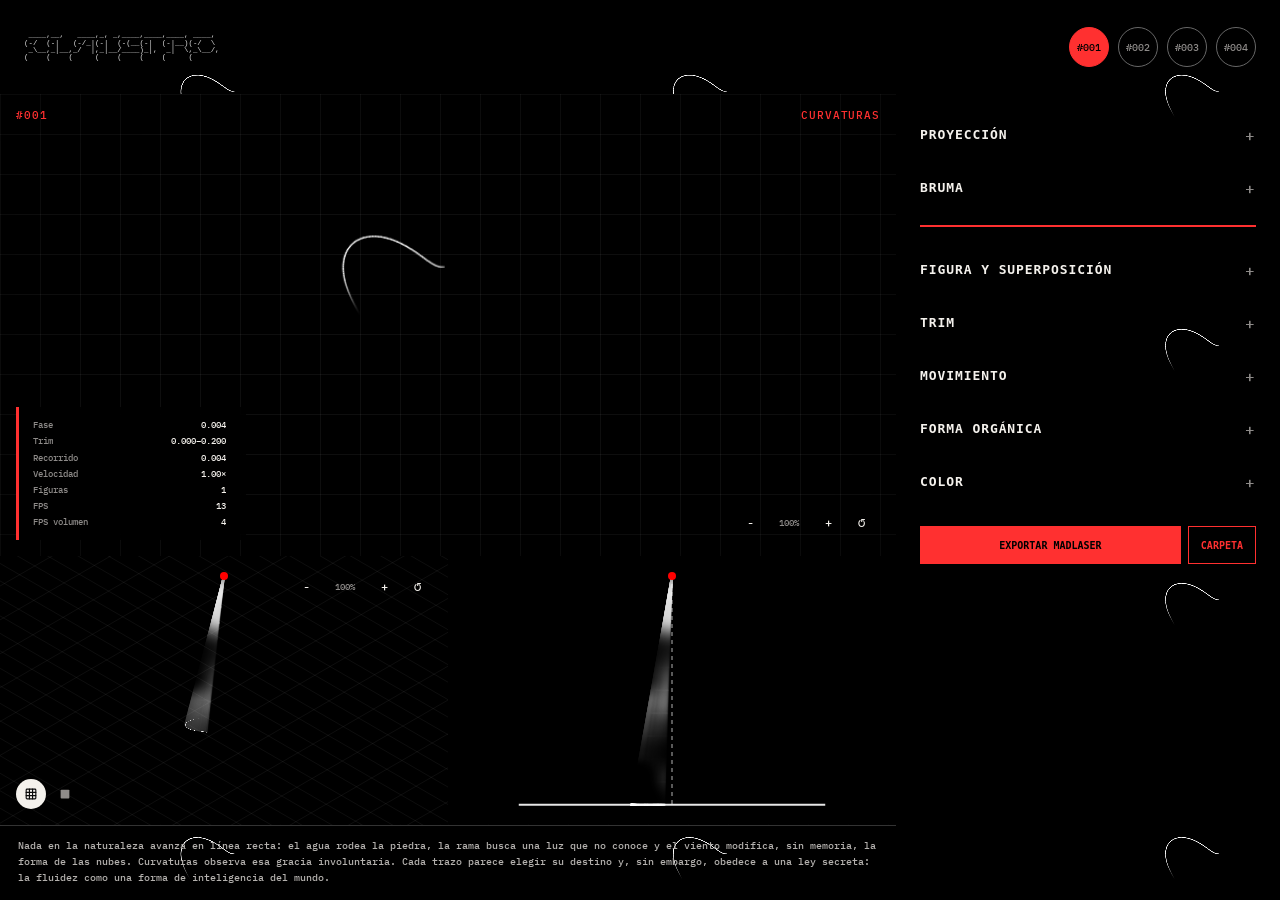
==== commit a50239ac: "Update shader previews and generated sources Co-authored-by: Copilot <223556219+Copilot@users.norepl" ====
--- a/Repositorio Github/preview/curvas.html
+++ b/Repositorio Github/preview/curvas.html
@@ -8,6 +8,9 @@
     <link rel="stylesheet" href="styles.css">
     <script src="https://cdn.jsdelivr.net/npm/gsap@3.13.0/dist/gsap.min.js" defer></script>
     <script src="curvas.js" defer></script>
+    <script src="lab-globals.js" defer></script>
+    <script src="shader-sources.js" defer></script>
+    <script src="madlaser-export.js" defer></script>
     <script src="projection.js" defer></script>
     <script src="lab-ui.js" defer></script>
   </head>
@@ -26,6 +29,7 @@
             <a href="curvas.html" aria-current="page" aria-label="#001, Curvaturas"><span class="shader-tab-code">#001</span><span class="shader-tab-name" aria-hidden="true">curvaturas</span></a>
             <a href="gotitas.html" aria-label="#002, Chispas"><span class="shader-tab-code">#002</span><span class="shader-tab-name" aria-hidden="true">chispas</span></a>
             <a href="fibonakis.html" aria-label="#003, Fibonakis"><span class="shader-tab-code">#003</span><span class="shader-tab-name" aria-hidden="true">fibonakis</span></a>
+            <a href="relampago.html" aria-label="#004, Relámpago"><span class="shader-tab-code">#004</span><span class="shader-tab-name" aria-hidden="true">relámpago</span></a>
           </nav>
         </div>
       </header>
@@ -71,31 +75,6 @@
         </div>
 
         <aside class="panel" aria-label="Controles del shader Curvas">
-          <details class="control-section" open>
-            <summary>Proyección</summary>
-          <label class="field">
-            <span>Orientación</span>
-            <select id="projectorOrientation">
-              <option value="floor">Cenital · suelo</option>
-              <option value="wall">Horizontal</option>
-            </select>
-          </label>
-          </details>
-          <details class="control-section">
-            <summary>Bruma</summary>
-          <label class="field">
-            <span>Opacidad <output id="brumaAlphaValue">30%</output></span>
-            <input id="brumaAlpha" type="range" min="1" max="30" step="0.1" value="30">
-          </label>
-          <label class="field">
-            <span>Escala <output id="brumaScaleValue">1.00</output></span>
-            <input id="brumaScale" type="range" min="0.25" max="3" step="0.05" value="1">
-          </label>
-          <label class="field">
-            <span>Contraste <output id="brumaContrastValue">100%</output></span>
-            <input id="brumaContrast" type="range" min="0" max="200" step="1" value="100">
-          </label>
-          </details>
           <div id="generatedControls"></div>
 
           <details class="control-section">
--- a/Repositorio Github/preview/styles.css
+++ b/Repositorio Github/preview/styles.css
@@ -24,6 +24,16 @@
   background: #000000;
   overflow: hidden;
 }
+.global-shader-backdrop {
+  position: fixed;
+  z-index: 0;
+  inset: 0;
+  display: block;
+  width: 100vw;
+  height: 100vh;
+  opacity: 1;
+  pointer-events: none;
+}
 button, select, input { font: inherit; }
 button, a, summary, select, input { -webkit-tap-highlight-color: transparent; }
 button:focus-visible, a:focus-visible, summary:focus-visible, select:focus-visible, input:focus-visible {
@@ -31,6 +41,8 @@
   outline-offset: 3px;
 }
 .app {
+  position: relative;
+  z-index: 1;
   width: 100%;
   max-width: 1800px;
   height: 100dvh;
@@ -54,7 +66,7 @@
   gap: 32px;
   border: 0;
   border-radius: 0;
-  background: #000000;
+  background: transparent;
   box-shadow: none;
   backdrop-filter: none;
 }
@@ -82,12 +94,12 @@
   overflow: hidden;
   white-space: pre;
 }
-.topbar-actions { display: flex; width: min(42vw, 520px); justify-content: flex-end; align-items: center; min-width: 300px; }
+.topbar-actions { display: flex; width: auto; justify-content: flex-end; align-items: center; min-width: 0; }
 .shader-tabs {
   display: flex;
-  width: 100%;
+  width: auto;
   align-items: center;
-  gap: 0;
+  gap: 9px;
   padding: 0;
   border-top: 0;
   border-radius: 0;
@@ -96,15 +108,18 @@
 .shader-tabs a {
   position: relative;
   display: grid;
-  flex: 1;
-  min-width: 0;
-  min-height: 48px;
-  padding-top: 0;
+  flex: 0 0 40px;
+  width: 40px;
+  min-width: 40px;
+  min-height: 40px;
+  height: 40px;
+  padding: 0;
   place-items: center;
-  border-radius: 0;
+  border: 1px solid #676767;
+  border-radius: 50%;
   color: var(--muted);
   font-family: "IBM Plex Mono", monospace;
-  font-size: 14px;
+  font-size: 10px;
   font-weight: 500;
   letter-spacing: 0.02em;
   text-decoration: none;
@@ -115,13 +130,16 @@
   display: block;
   color: inherit;
   font-family: "IBM Plex Mono", monospace;
-  font-size: 14px;
+  font-size: 10px;
   transform: none;
 }
 .shader-tab-name { display: none; }
-.shader-tabs a:hover { color: var(--ink); background: transparent; }
-.shader-tabs a[aria-current="page"] { color: var(--ink); background: transparent; }
-.shader-tabs a[aria-current="page"] { color: var(--red); }
+.shader-tabs a:hover { animation: shader-tab-strobe 100ms steps(1, end) 3 !important; will-change: background-color, color; }
+.shader-tabs a[aria-current="page"] { border-color: var(--red); background: var(--red); color: #000000; }
+@keyframes shader-tab-strobe {
+  0%, 49% { border-color: #ffffff; background: #ffffff; color: #000000; }
+  50%, 100% { border-color: #707070; background: #000000; color: #ffffff; }
+}
 .workspace {
   display: grid;
   grid-template-columns: minmax(0, 1fr) minmax(360px, 30vw);
@@ -135,7 +153,7 @@
 .visual-stack {
   grid-area: visual;
   display: grid;
-  grid-template-rows: minmax(0, 1.72fr) minmax(220px, 1fr);
+  grid-template-rows: minmax(0, 1.72fr) minmax(190px, 1fr) auto;
   min-width: 0;
   min-height: 0;
   overflow: hidden;
@@ -153,6 +171,21 @@
 .stage {
   grid-area: auto;
   min-height: 0;
+}
+.stage > .projection-zoom-controls { top: auto; right: 16px; bottom: 16px; }
+.stage-identity {
+  position: absolute;
+  z-index: 4;
+  top: 14px;
+  left: 16px;
+  right: 16px;
+  display: flex;
+  justify-content: space-between;
+  color: var(--red);
+  font-size: 11px;
+  font-weight: 700;
+  letter-spacing: 0.08em;
+  pointer-events: none;
 }
 .stage::before, .projection-view::before {
   content: "";
@@ -183,6 +216,15 @@
   min-height: 220px;
   margin-top: 0;
   border: 0;
+}
+.shader-concept {
+  margin: 0;
+  padding: 12px 18px 14px;
+  border-top: 1px solid var(--line-strong);
+  background: transparent;
+  color: #b4b1ae;
+  font-size: 10px;
+  line-height: 1.6;
 }
 .projection-view { grid-column: span 6; min-height: 0; }
 .projection-view + .projection-view { border-left: 0; }
@@ -268,6 +310,7 @@
   overscroll-behavior: contain;
   scrollbar-color: #474747 transparent;
   scrollbar-width: thin;
+  background: transparent;
 }
 .panel-header {
   position: sticky;
@@ -291,6 +334,25 @@
   line-height: 0.98;
 }
 .control-section { margin: 0; padding: 0; border-bottom: 0; }
+.global-parameter-divider {
+  width: 100%;
+  height: 0;
+  margin: 5px 0 10px;
+  border-top: 2px solid var(--red);
+}
+.control-section[open] {
+  margin: 0 -12px;
+  padding: 0 12px 10px;
+  background: var(--red);
+  color: #000000;
+}
+.control-section[open] > summary,
+.control-section[open] .field,
+.control-section[open] .color-field,
+.control-section[open] output { color: #000000; }
+.control-section[open] > summary::after { color: #000000; }
+.control-section[open] input[type="range"] { accent-color: #000000; }
+.control-section[open] input[type="color"] { background: var(--red); outline: 1px solid #000000; }
 .control-section > summary {
   position: relative;
   margin: 0;
@@ -298,7 +360,7 @@
   color: var(--ink);
   font-family: "IBM Plex Mono", monospace;
   font-size: 13px;
-  font-weight: 500;
+  font-weight: 700;
   letter-spacing: 0.07em;
   list-style: none;
   cursor: pointer;
@@ -336,9 +398,11 @@
   padding: 0 12px;
   border: 0;
   border-radius: 0;
-  background: transparent;
-  color: var(--ink);
-}
+  background: var(--red);
+  color: #000000;
+}
+select option { background: var(--red); color: #000000; }
+.control-section[open] select { outline: 1px solid #000000; outline-offset: -1px; }
 input[type="range"] { width: 100%; height: 3px; margin: 6px 0; accent-color: var(--red); cursor: ew-resize; }
 .colors { display: flex; gap: 12px; }
 .color-field {
@@ -357,6 +421,65 @@
   border: 0;
   border-radius: 0;
   background: #000000;
+}
+.shader-export {
+  display: grid;
+  grid-template-columns: minmax(0, 1fr) auto;
+  gap: 7px;
+  padding: 12px 0 4px;
+}
+.shader-export button {
+  min-height: 38px;
+  padding: 0 12px;
+  border: 1px solid var(--red);
+  background: var(--red);
+  color: #000000;
+  font-size: 10px;
+  font-weight: 700;
+  cursor: pointer;
+}
+.shader-export .shader-export-folder { background: #000000; color: var(--red); }
+.shader-export button:hover { border-color: #ffffff; background: #ffffff; color: #000000; }
+.shader-export button:disabled { cursor: wait; opacity: 0.55; }
+.shader-export p {
+  grid-column: 1 / -1;
+  margin: 2px 0 0;
+  color: var(--muted);
+  font-size: 9px;
+  line-height: 1.4;
+}
+.shader-export p:empty { display: none; }
+.animation-telemetry {
+  position: absolute;
+  z-index: 4;
+  left: 16px;
+  bottom: 16px;
+  width: min(230px, calc(100% - 32px));
+  padding: 12px 14px;
+  border-left: 3px solid var(--red);
+  background: rgba(0, 0, 0, 0.82);
+  color: var(--ink);
+  pointer-events: none;
+  backdrop-filter: blur(8px);
+}
+.animation-telemetry dl {
+  display: grid;
+  grid-template-columns: auto minmax(0, 1fr);
+  gap: 4px 12px;
+  margin: 0;
+  font-size: 9px;
+  line-height: 1.35;
+}
+.animation-telemetry dt { color: var(--muted); white-space: nowrap; }
+.animation-telemetry dd {
+  max-width: 126px;
+  margin: 0;
+  overflow: hidden;
+  color: var(--ink);
+  font-variant-numeric: tabular-nums;
+  text-align: right;
+  text-overflow: ellipsis;
+  white-space: nowrap;
 }
 @media (max-width: 1080px) {
   .workspace { grid-template-columns: minmax(0, 1fr) 340px; }
@@ -368,14 +491,14 @@
   .app { padding: 0; }
   .topbar { height: auto; min-height: 150px; padding: 24px 18px; flex-direction: column; gap: 22px; }
   .brand-mark { width: max-content; max-width: 100%; }
-  .shader-tabs a { min-width: 0; font-size: 14px; }
+  .shader-tabs a { flex: 0 0 38px; width: 38px; min-width: 38px; min-height: 38px; height: 38px; font-size: 9px; }
   .workspace {
     height: auto;
     grid-template-columns: minmax(0, 1fr);
     grid-template-areas: "visual" "panel";
   }
   .panel { height: auto; max-height: 620px; grid-template-columns: minmax(0, 1fr); padding: 36px 24px 48px; }
-  .visual-stack { display: grid; grid-template-rows: minmax(420px, 58vh) minmax(240px, 42vh); overflow: visible; }
+  .visual-stack { display: grid; grid-template-rows: minmax(420px, 58vh) minmax(240px, 42vh) auto; overflow: visible; }
   .stage { min-height: 420px; }
 }
 @media (max-width: 560px) {
@@ -383,8 +506,8 @@
   .ascii-logo { font-size: 8px; }
   .topbar-actions { justify-content: center; }
   .topbar-actions { width: 100%; min-width: 0; }
-  .shader-tabs { width: 100%; }
-  .shader-tabs a { flex: 1; min-width: 0; }
+  .shader-tabs { width: 100%; justify-content: center; }
+  .shader-tabs a { flex: 0 0 36px; width: 36px; min-width: 36px; min-height: 36px; height: 36px; }
   .projection-grid { grid-template-columns: 1fr; overflow: visible; }
   .projection-view { grid-column: auto; min-height: 205px; }
   .projection-view + .projection-view { border-left: 0; border-top: 0; }
